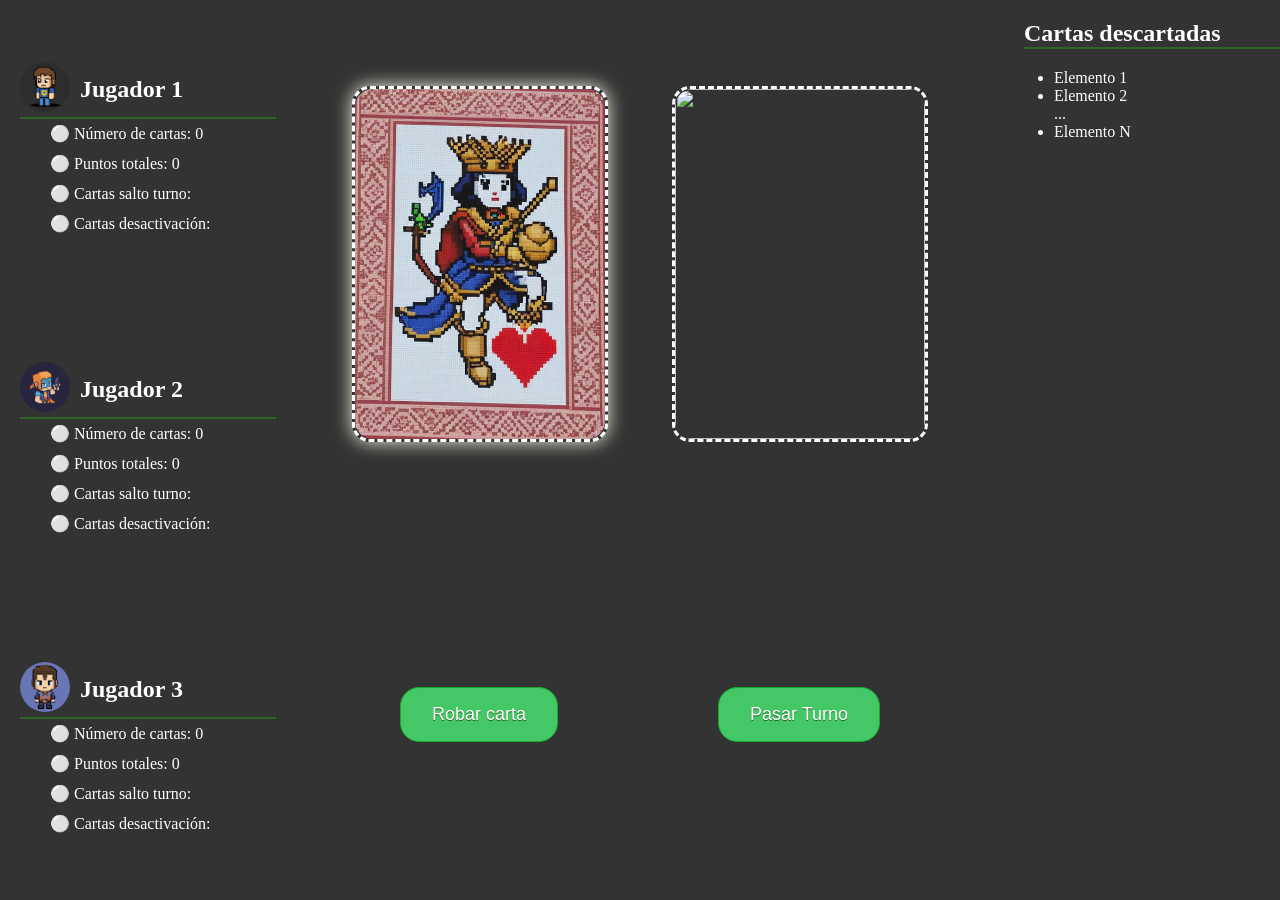
==== app/index.html @ ae608ac6 "first commit" ====
<!DOCTYPE html>
<html lang="es">
<head>
    <meta charset="UTF-8">
    <meta name="viewport" content="width=device-width, initial-scale=1.0">
    <title>CardGame</title>
    <link rel="stylesheet" href="css/styles.css" type="text/css">
</head>
<body>
    <div id="contenedor">

        <!-- JUGADORES -->
        <div id="contenedorJugadores">
            <div class="contenedorJugador">
                <div class="cabeceraJugador">
                    <img src="img/avatar/avatar_a.png">
                    <h2>Jugador 1</h2>
                </div>
                <div class="estadisticasJugador">
                    <p id="J1NumCartas">⚪️ Número de cartas: </p>
                    <p id="J1Puntos">⚪️ Puntos totales: </p>
                    <p id="J1saltoTurno">⚪️ Cartas salto turno: </p>
                    <p id="J1Desactivacion">⚪️ Cartas desactivación: </p>
                </div>
            </div>
            <div class="contenedorJugador">
                <div class="cabeceraJugador">
                    <img src="img/avatar/avatar_b.png">
                    <h2>Jugador 2</h2>
                </div>
                <div class="estadisticasJugador">
                    <p id="J2NumCartas">⚪️ Número de cartas: </p>
                    <p id="J2Puntos">⚪️ Puntos totales: </p>
                    <p id="J2saltoTurno">⚪️ Cartas salto turno: </p>
                    <p id="J2Desactivacion">⚪️ Cartas desactivación: </p>
                </div>
            </div>
            <div class="contenedorJugador">
                <div class="cabeceraJugador">
                    <img src="img/avatar/avatar_c.png">
                    <h2>Jugador 3</h2>
                </div>
                <div class="estadisticasJugador">
                    <p id="J3NumCartas">⚪️ Número de cartas: </p>
                    <p id="J3Puntos">⚪️ Puntos totales: </p>
                    <p id="J3saltoTurno">⚪️ Cartas salto turno: </p>
                    <p id="J3Desactivacion">⚪️ Cartas desactivación: </p>
                </div>
            </div>
        </div>

        <!-- TABLERO -->
        <div id="contenedorTablero">
            <div id="contenedorDeck">
                <div id="deck">
                    <img src="img/deck/deck.png">
                </div>
                <div id="selectCard">
                    <img id="imgCartaRobada" src="">
                </div>

            </div>
            <div id="contenedorAcciones">
                <button id="btnRobar" class="btnAccion">Robar carta</button>
                <button id="btnPasar" class="btnAccion">Pasar Turno</button>
            </div>
        </div>

        <!-- Descarte -->
        <div id="contenedorDescartes">
            <h2 class="h2CartasDescartadas">Cartas descartadas</h2>
            <ul id="listaDescarte">
                <li>Elemento 1</li>
                <li>Elemento 2</li>
                ...
                <li>Elemento N</li>
              </ul>
        </div>

    </div>

    <script src="js/cardGame.js"></script>
    
</body>
</html>
---- app/css/styles.css ----
*{
    margin: 0px;
    padding: 0px;
    background-color: #333;
}
#contenedor{
    width: 100%;
    height: 100vh;
    display: flex;
    flex-direction: row;
    justify-content: space-between;
}

/*ESTILOS JUGADORES*/
#contenedorJugadores{
    width: 20%;
    height: 100vh;
    display: flex;
    flex-direction: column;
    justify-content: space-around;
}
.cabeceraJugador{
    width: 100%;
    display: flex;
    flex-direction: row;
    justify-content: flex-start;
    flex-wrap: wrap;
    align-items: center;
    margin-left: 20px;
    color: white;
    border-bottom: 2px solid #2f6627;
}
.cabeceraJugador img {
    width: 50px;
    height: 50px;
    border-radius: 50%;
    margin-right: 10px;
    margin-bottom: 5px;
  }
  .estadisticasJugador{
    color: white;
    height: 120px;
    display: flex;
    flex-direction: column;
    justify-content: space-around;
    margin-left: 50px;
  }


/*ESTILOS TABLERO*/
#contenedorTablero{
    width: 50%;
    height: 100vh;
    display: flex;
    flex-direction: column;
    justify-content: space-around;
}
#contenedorDeck{
    width: 100%;
    display: flex;
    flex-direction: row;
    flex-wrap: nowrap;
    justify-content: space-around;
    align-items: center;
}
#deck{
    width: 250px;
    height: 350px;
    border-radius: 18px 18px 18px 18px;
    -moz-border-radius: 18px 18px 18px 18px;
    -webkit-border-radius: 18px 18px 18px 18px;
    -webkit-box-shadow: 0px 0px 18px 0px rgba(245,245,228,1);
    -moz-box-shadow: 0px 0px 18px 0px rgba(245,245,228,1);
    box-shadow: 0px 0px 18px 0px rgba(245,245,228,1);
    border: 3px dashed #ffffff;
}
#deck img{
    width: 250px;
    height: 350px;
    border-radius: 18px 18px 18px 18px;
    -moz-border-radius: 18px 18px 18px 18px;
    -webkit-border-radius: 18px 18px 18px 18px;
}
#selectCard{
    width: 250px;
    height: 350px;
    border-radius: 18px 18px 18px 18px;
    -moz-border-radius: 18px 18px 18px 18px;
    -webkit-border-radius: 18px 18px 18px 18px;
    border: 3px dashed #ffffff;
}
#selectCard img{
    width: 250px;
    height: 350px;
    border-radius: 18px 18px 18px 18px;
    -moz-border-radius: 18px 18px 18px 18px;
    -webkit-border-radius: 18px 18px 18px 18px;
}

#contenedorAcciones{
    width: 100%;
    height: 200px;
    display: flex;
    flex-direction: row;
    flex-wrap: nowrap;
    justify-content: space-around;
    align-items: center;
}
.btnAccion{
    background-color:#44c767;
	border-radius:19px;
	border:1px solid #18ab29;
	display:inline-block;
	cursor:pointer;
	color:#ffffff;
	font-family:Arial;
	font-size:18px;
	padding:16px 31px;
	text-decoration:none;
	text-shadow:0px 1px 0px #2f6627;
}
.btnAccion:hover {
	background-color:#5cbf2a;
}


/*ESTILOS DESCARTE*/
#contenedorDescartes{
    width: 20%;
    height: 100vh;
    
}
.h2CartasDescartadas{
    border-bottom: 2px solid #2f6627;
    color: white;
    margin-top: 20px;
}

#listaDescarte{
    color: white;
    margin-left: 30px;
    margin-top: 20px;
}
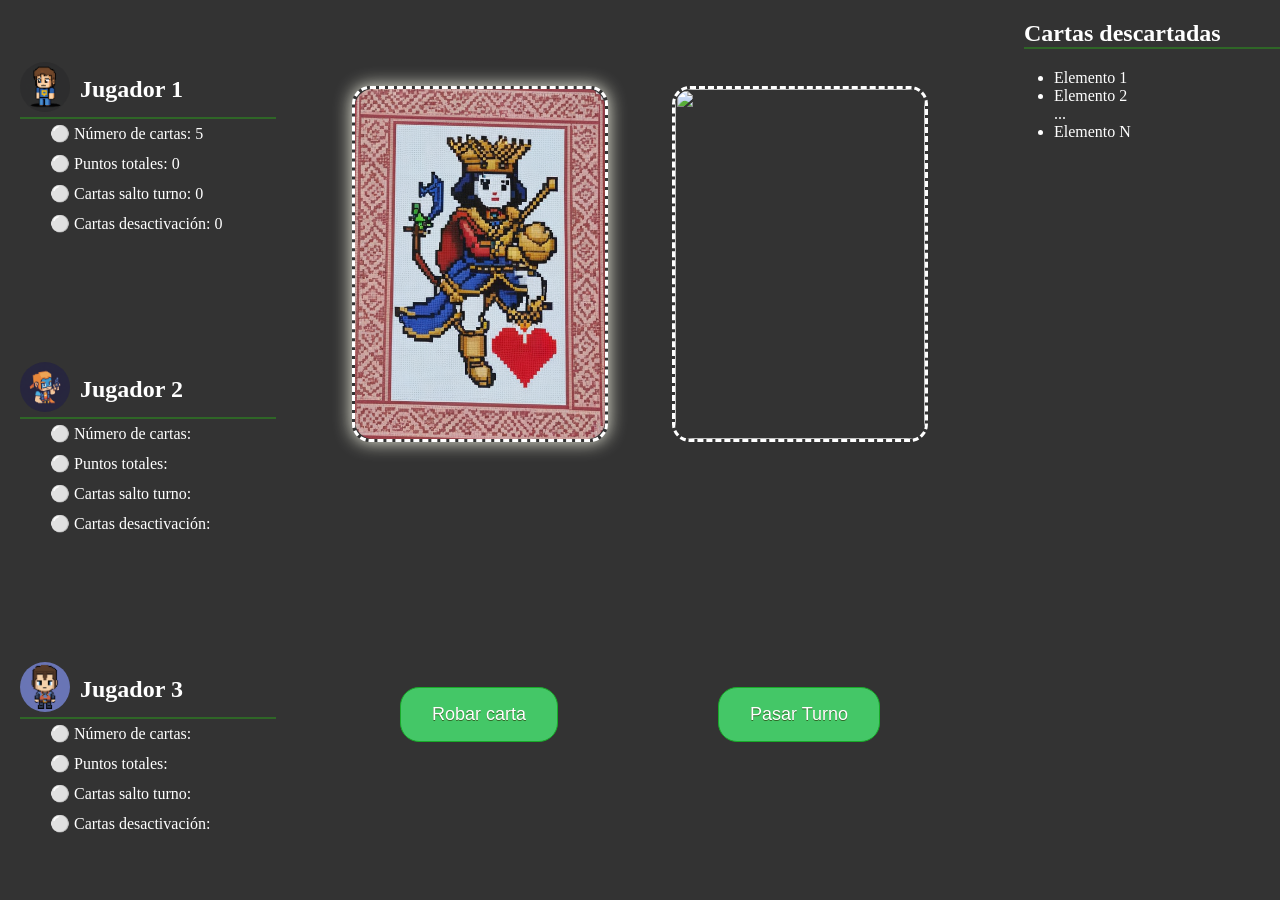
==== commit 30fa93b2: "funciona todo menos cartas bomba, desactivacion y ganador" ====
--- a/app/index.html
+++ b/app/index.html
@@ -14,7 +14,7 @@
             <div class="contenedorJugador">
                 <div class="cabeceraJugador">
                     <img src="img/avatar/avatar_a.png">
-                    <h2>Jugador 1</h2>
+                    <h2 id="J1Nombre">Jugador 1</h2>
                 </div>
                 <div class="estadisticasJugador">
                     <p id="J1NumCartas">⚪️ Número de cartas: </p>
@@ -26,7 +26,7 @@
             <div class="contenedorJugador">
                 <div class="cabeceraJugador">
                     <img src="img/avatar/avatar_b.png">
-                    <h2>Jugador 2</h2>
+                    <h2 id="J2Nombre">Jugador 2</h2>
                 </div>
                 <div class="estadisticasJugador">
                     <p id="J2NumCartas">⚪️ Número de cartas: </p>
@@ -38,7 +38,7 @@
             <div class="contenedorJugador">
                 <div class="cabeceraJugador">
                     <img src="img/avatar/avatar_c.png">
-                    <h2>Jugador 3</h2>
+                    <h2 id="J3Nombre">Jugador 3</h2>
                 </div>
                 <div class="estadisticasJugador">
                     <p id="J3NumCartas">⚪️ Número de cartas: </p>
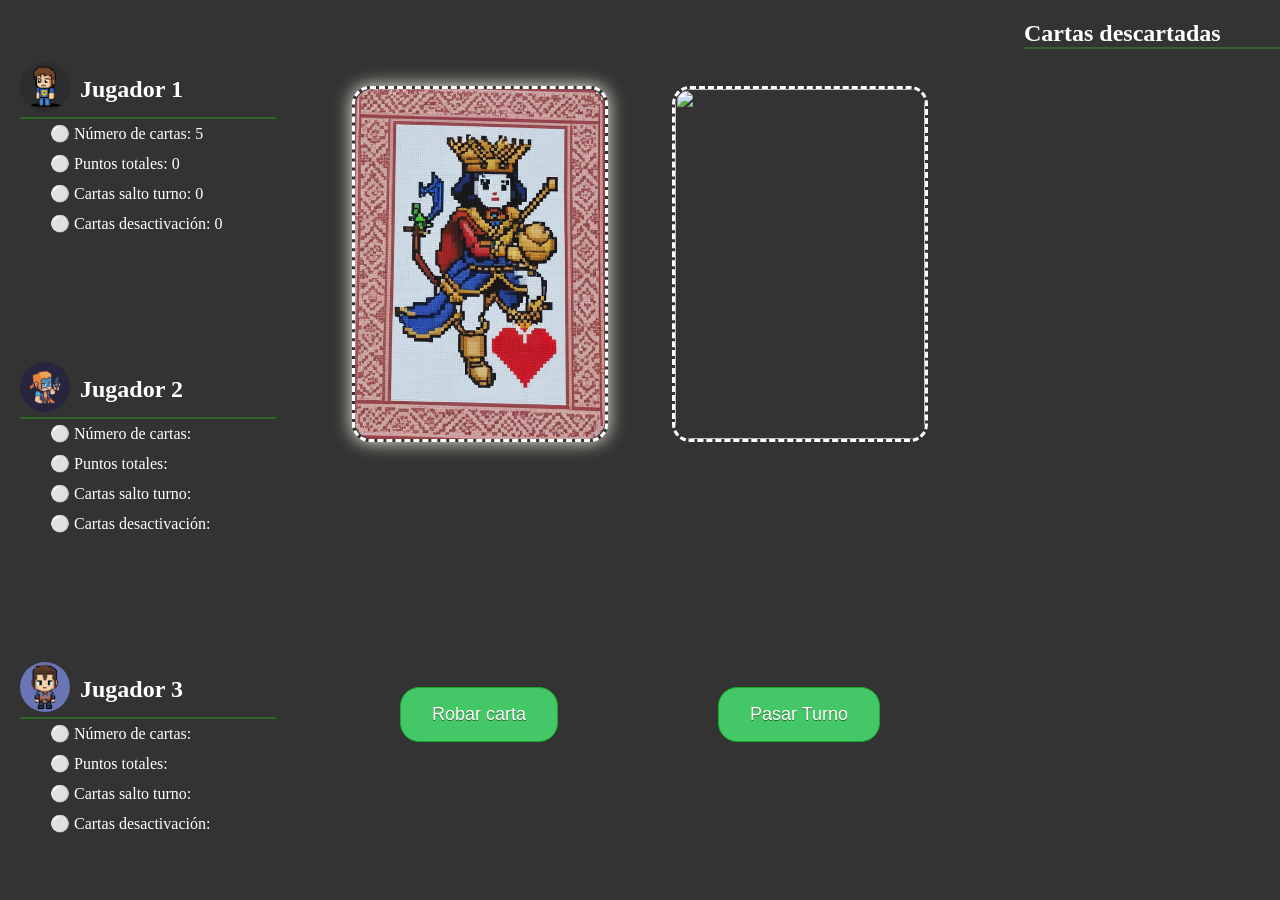
==== commit 34212076: "juego casi acabado" ====
--- a/app/index.html
+++ b/app/index.html
@@ -70,10 +70,7 @@
         <div id="contenedorDescartes">
             <h2 class="h2CartasDescartadas">Cartas descartadas</h2>
             <ul id="listaDescarte">
-                <li>Elemento 1</li>
-                <li>Elemento 2</li>
-                ...
-                <li>Elemento N</li>
+               
               </ul>
         </div>
 
